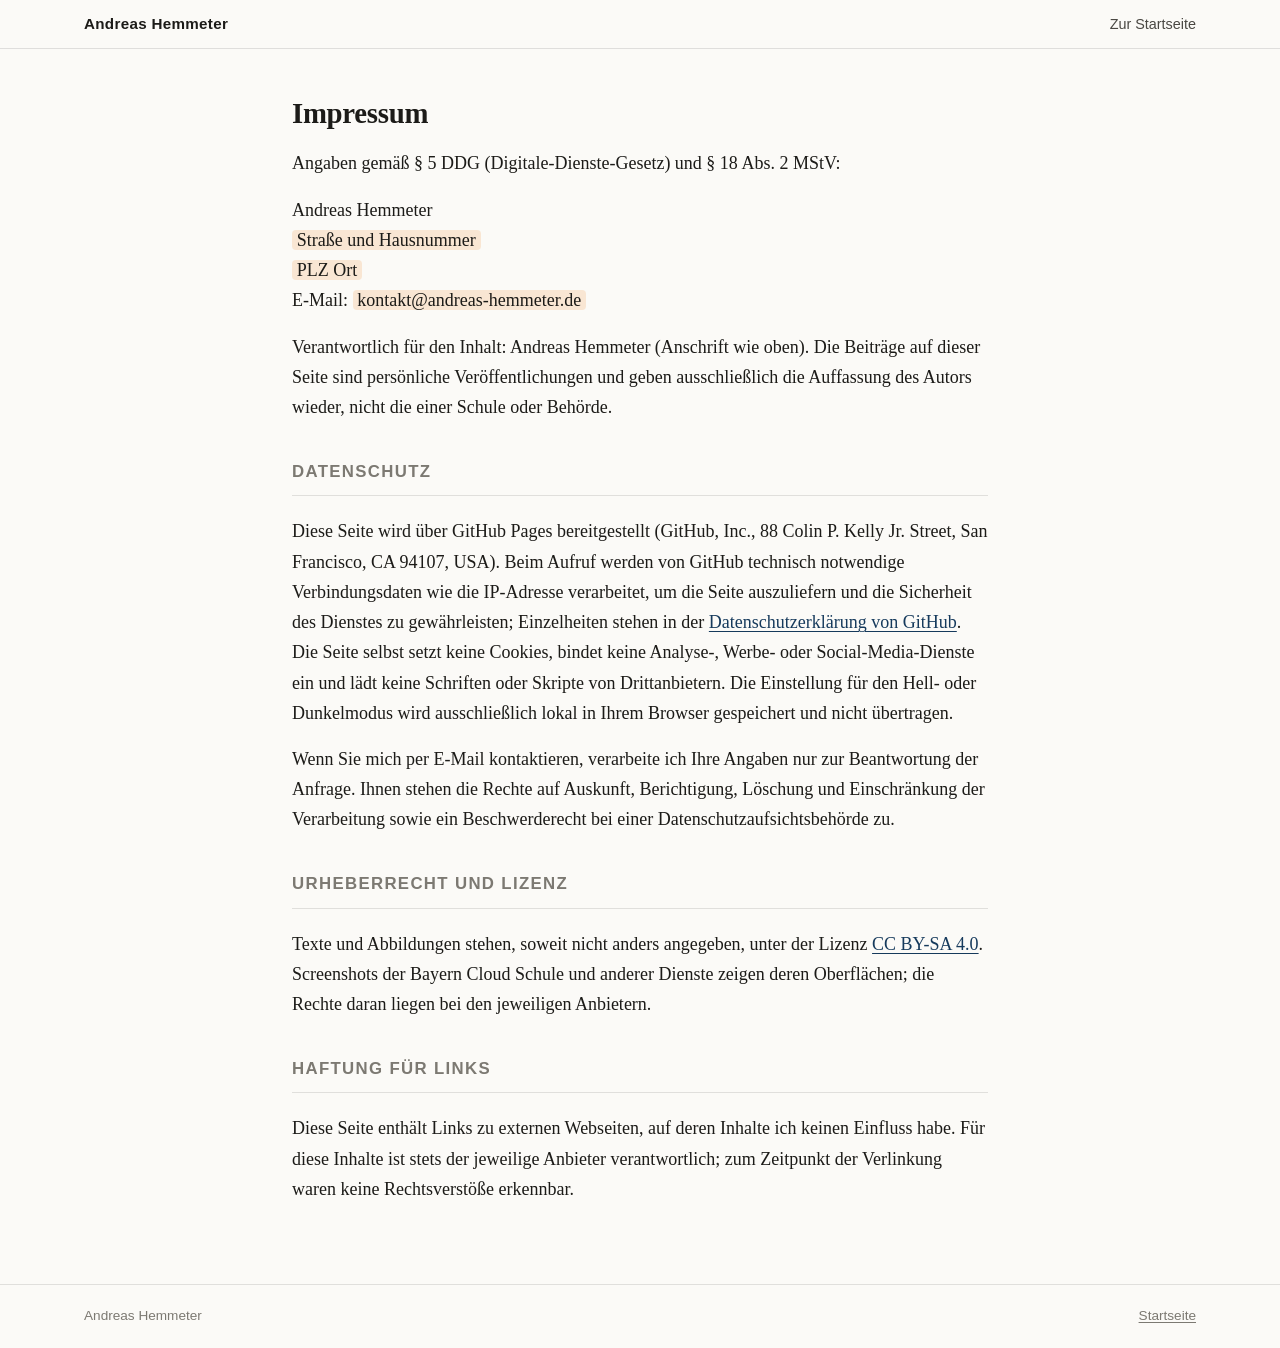
==== impressum.html @ acf64e16 "Add files via upload" ====
<!DOCTYPE html>
<html lang="de">
<head>
<meta charset="utf-8">
<meta name="viewport" content="width=device-width, initial-scale=1">
<title>Impressum & Datenschutz – Andreas Hemmeter</title>
<meta name="robots" content="noindex">
<meta name="color-scheme" content="light dark">
<link rel="stylesheet" href="stil.css">
</head>
<body>
<header class="kopf">
  <div class="kopf-inner">
    <a class="marke" href="./">Andreas Hemmeter</a>
    <nav class="kopf-nav" aria-label="Seite"><a href="./">Zur Startseite</a></nav>
  </div>
</header>

<main class="seite rechtlich">
  <h1>Impressum</h1>
  <p>Angaben gemäß § 5 DDG (Digitale-Dienste-Gesetz) und § 18 Abs. 2 MStV:</p>
  <address>
    Andreas Hemmeter<br>
    <span class="platzhalter">Straße und Hausnummer</span><br>
    <span class="platzhalter">PLZ Ort</span><br>
    E-Mail: <span class="platzhalter">kontakt@andreas-hemmeter.de</span>
  </address>
  <p>Verantwortlich für den Inhalt: Andreas Hemmeter (Anschrift wie oben). Die Beiträge auf dieser Seite sind persönliche Veröffentlichungen und geben ausschließlich die Auffassung des Autors wieder, nicht die einer Schule oder Behörde.</p>

  <h2>Datenschutz</h2>
  <p>Diese Seite wird über GitHub Pages bereitgestellt (GitHub, Inc., 88 Colin P. Kelly Jr. Street, San Francisco, CA 94107, USA). Beim Aufruf werden von GitHub technisch notwendige Verbindungsdaten wie die IP-Adresse verarbeitet, um die Seite auszuliefern und die Sicherheit des Dienstes zu gewährleisten; Einzelheiten stehen in der <a href="https://docs.github.com/de/site-policy/privacy-policies/github-general-privacy-statement" rel="noopener" target="_blank">Datenschutzerklärung von GitHub</a>. Die Seite selbst setzt keine Cookies, bindet keine Analyse-, Werbe- oder Social-Media-Dienste ein und lädt keine Schriften oder Skripte von Drittanbietern. Die Einstellung für den Hell- oder Dunkelmodus wird ausschließlich lokal in Ihrem Browser gespeichert und nicht übertragen.</p>
  <p>Wenn Sie mich per E-Mail kontaktieren, verarbeite ich Ihre Angaben nur zur Beantwortung der Anfrage. Ihnen stehen die Rechte auf Auskunft, Berichtigung, Löschung und Einschränkung der Verarbeitung sowie ein Beschwerderecht bei einer Datenschutzaufsichtsbehörde zu.</p>

  <h2>Urheberrecht und Lizenz</h2>
  <p>Texte und Abbildungen stehen, soweit nicht anders angegeben, unter der Lizenz <a href="https://creativecommons.org/licenses/by-sa/4.0/deed.de" rel="license noopener" target="_blank">CC BY-SA 4.0</a>. Screenshots der Bayern Cloud Schule und anderer Dienste zeigen deren Oberflächen; die Rechte daran liegen bei den jeweiligen Anbietern.</p>

  <h2>Haftung für Links</h2>
  <p>Diese Seite enthält Links zu externen Webseiten, auf deren Inhalte ich keinen Einfluss habe. Für diese Inhalte ist stets der jeweilige Anbieter verantwortlich; zum Zeitpunkt der Verlinkung waren keine Rechtsverstöße erkennbar.</p>
</main>

<footer class="fuss">
  <div class="fuss-inner">
    <span>Andreas Hemmeter</span>
    <span><a href="./">Startseite</a></span>
  </div>
</footer>
</body>
</html>
---- stil.css ----
/* ───────── andreas-hemmeter.de · Startseite ───────── */
:root {
  --bg: #fbfaf7; --bg-2: #f2efe8; --ink: #1c1b18; --ink-2: #4a4843; --ink-3: #7c7972;
  --line: rgba(28,27,24,0.12); --accent: #1f4e79; --accent-soft: rgba(31,78,121,0.09); --accent-ink: #163a5c;
  --card: #ffffff; --shadow: 0 1px 2px rgba(0,0,0,0.05), 0 8px 24px rgba(0,0,0,0.06);
  --serif: "Iowan Old Style", "Palatino Linotype", "Book Antiqua", Palatino, "Charter", "Georgia", serif;
  --sans: -apple-system, BlinkMacSystemFont, "Segoe UI", Roboto, "Helvetica Neue", Arial, sans-serif;
  --measure: 46rem;
}
:root[data-theme="dark"] {
  --bg: #16171a; --bg-2: #1e2024; --ink: #ebe8e1; --ink-2: #c3bfb6; --ink-3: #8c8981;
  --line: rgba(235,232,225,0.14); --accent: #8fb6de; --accent-soft: rgba(143,182,222,0.12); --accent-ink: #b7d2ee;
  --card: #1e2024; --shadow: 0 1px 2px rgba(0,0,0,0.4), 0 10px 30px rgba(0,0,0,0.45);
}
@media (prefers-color-scheme: dark) {
  :root:not([data-theme="light"]) {
    --bg: #16171a; --bg-2: #1e2024; --ink: #ebe8e1; --ink-2: #c3bfb6; --ink-3: #8c8981;
    --line: rgba(235,232,225,0.14); --accent: #8fb6de; --accent-soft: rgba(143,182,222,0.12); --accent-ink: #b7d2ee;
    --card: #1e2024; --shadow: 0 1px 2px rgba(0,0,0,0.4), 0 10px 30px rgba(0,0,0,0.45);
  }
}
* { box-sizing: border-box; }
html { scroll-behavior: smooth; -webkit-text-size-adjust: 100%; }
body { margin: 0; background: var(--bg); color: var(--ink); font-family: var(--serif); font-size: 1.125rem; line-height: 1.68; -webkit-font-smoothing: antialiased; min-height: 100vh; display: flex; flex-direction: column; }
a { color: var(--accent-ink); text-decoration-thickness: 1px; text-underline-offset: 0.14em; }
a:hover { color: var(--accent); }
button { font: inherit; }

.kopf { position: sticky; top: 0; z-index: 40; background: color-mix(in srgb, var(--bg) 88%, transparent); backdrop-filter: saturate(1.2) blur(10px); border-bottom: 1px solid var(--line); }
.kopf-inner { max-width: 72rem; margin: 0 auto; padding: 0.7rem 1.25rem; display: flex; align-items: center; justify-content: space-between; gap: 1rem; }
.marke { font-family: var(--sans); font-weight: 600; letter-spacing: 0.02em; text-decoration: none; color: var(--ink); font-size: 0.95rem; }
.kopf-nav { display: flex; align-items: center; gap: 1rem; font-family: var(--sans); font-size: 0.9rem; }
.kopf-nav a { text-decoration: none; color: var(--ink-2); }
.kopf-nav a:hover { color: var(--accent); }
.theme { background: none; border: 1px solid var(--line); border-radius: 999px; width: 34px; height: 34px; display: inline-flex; align-items: center; justify-content: center; color: var(--ink-2); cursor: pointer; }
.theme:hover { color: var(--accent); border-color: var(--accent); }

.seite { max-width: var(--measure); margin: 0 auto; padding: 0 1.25rem 4rem; width: 100%; flex: 1; }
.intro { margin: 3.5rem 0 3rem; }
.kicker { font-family: var(--sans); font-size: 0.82rem; letter-spacing: 0.08em; text-transform: uppercase; color: var(--ink-3); margin: 0 0 1rem; }
h1 { font-weight: 600; font-size: clamp(1.7rem, 3.4vw, 2.4rem); line-height: 1.18; letter-spacing: -0.01em; margin: 0 0 1.1rem; }
.untertitel { font-size: 1.2rem; line-height: 1.55; color: var(--ink-2); margin: 0; }
h2 { font-weight: 600; font-size: 1.05rem; font-family: var(--sans); letter-spacing: 0.08em; text-transform: uppercase; color: var(--ink-3); margin: 0 0 1.25rem; padding-bottom: 0.6rem; border-bottom: 1px solid var(--line); }

.beitrag { padding: 0.25rem 0 1.75rem; margin-bottom: 1.75rem; border-bottom: 1px solid var(--line); }
.beitrag:last-of-type { border-bottom: 0; }
.beitrag-meta { font-family: var(--sans); font-size: 0.85rem; color: var(--ink-3); display: flex; flex-wrap: wrap; gap: 0.5rem; margin: 0 0 0.5rem; }
.beitrag h3 { font-size: 1.5rem; line-height: 1.25; font-weight: 600; margin: 0 0 0.8rem; letter-spacing: -0.005em; }
.beitrag h3 a { text-decoration: none; color: var(--ink); }
.beitrag h3 a:hover { color: var(--accent); }
.beitrag p { margin: 0 0 0.8rem; color: var(--ink-2); }
.beitrag-link { font-family: var(--sans); font-size: 0.95rem; }
.beitrag-link a { text-decoration: none; font-weight: 600; }

.ueber { display: flex; gap: 1.1rem; align-items: flex-start; background: var(--bg-2); border-radius: 14px; padding: 1.4rem 1.5rem; margin-top: 3rem; font-size: 1rem; color: var(--ink-2); }
.ueber h2 { border: 0; padding: 0; margin: 0 0 0.5rem; }
.ueber p { margin: 0; }
.ueber-initialen { flex-shrink: 0; width: 3rem; height: 3rem; border-radius: 50%; background: var(--accent); color: #fff; font-family: var(--sans); font-weight: 700; display: flex; align-items: center; justify-content: center; letter-spacing: 0.04em; }

.fuss { border-top: 1px solid var(--line); font-family: var(--sans); font-size: 0.85rem; color: var(--ink-3); }
.fuss-inner { max-width: 72rem; margin: 0 auto; padding: 1.25rem; display: flex; justify-content: space-between; gap: 1rem; flex-wrap: wrap; }
.fuss a { color: inherit; }

/* Impressum-Seite */
.rechtlich h1 { font-size: 1.8rem; margin-top: 3rem; }
.rechtlich h2 { margin-top: 2.2rem; }
.rechtlich p, .rechtlich address { margin: 0 0 1rem; font-style: normal; }
.platzhalter { background: rgba(232,113,10,0.15); border-radius: 4px; padding: 0 0.3rem; }
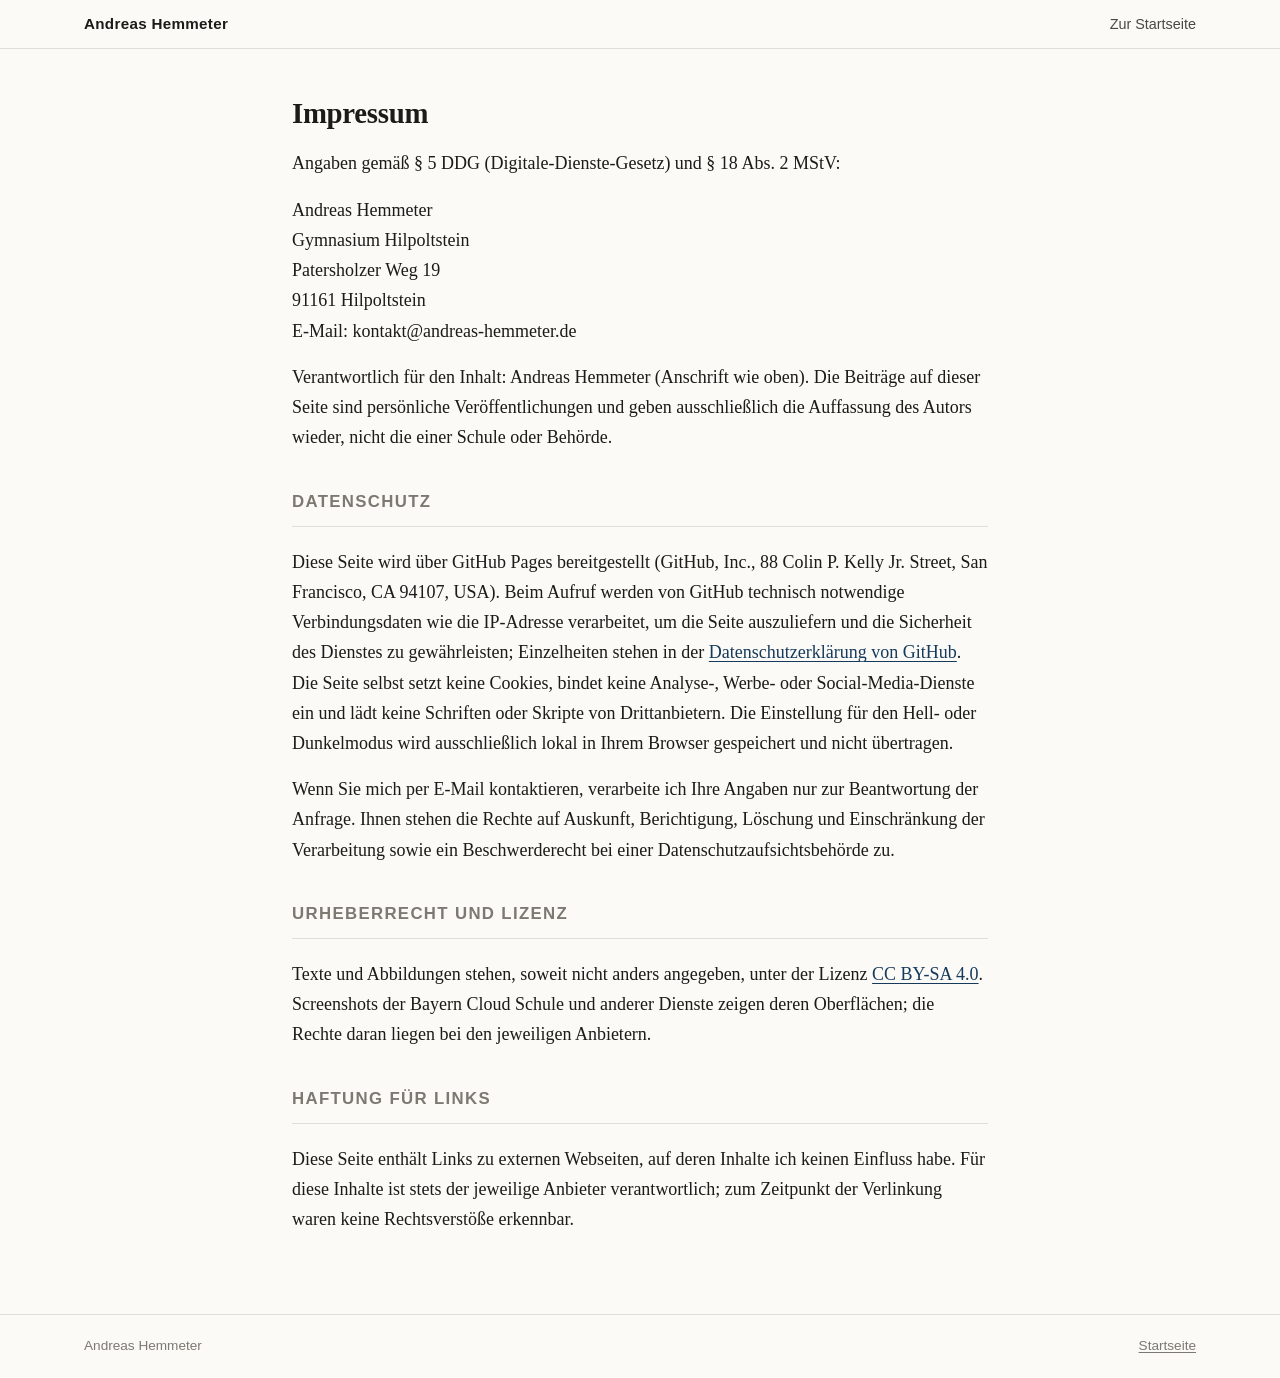
==== commit e2408cf4: "Update impressum.html" ====
--- a/impressum.html
+++ b/impressum.html
@@ -21,9 +21,10 @@
   <p>Angaben gemäß § 5 DDG (Digitale-Dienste-Gesetz) und § 18 Abs. 2 MStV:</p>
   <address>
     Andreas Hemmeter<br>
-    <span class="platzhalter">Straße und Hausnummer</span><br>
-    <span class="platzhalter">PLZ Ort</span><br>
-    E-Mail: <span class="platzhalter">kontakt@andreas-hemmeter.de</span>
+    Gymnasium Hilpoltstein<br>
+    Patersholzer Weg 19<br>
+    91161 Hilpoltstein<br>
+    E-Mail: kontakt@andreas-hemmeter.de
   </address>
   <p>Verantwortlich für den Inhalt: Andreas Hemmeter (Anschrift wie oben). Die Beiträge auf dieser Seite sind persönliche Veröffentlichungen und geben ausschließlich die Auffassung des Autors wieder, nicht die einer Schule oder Behörde.</p>
 
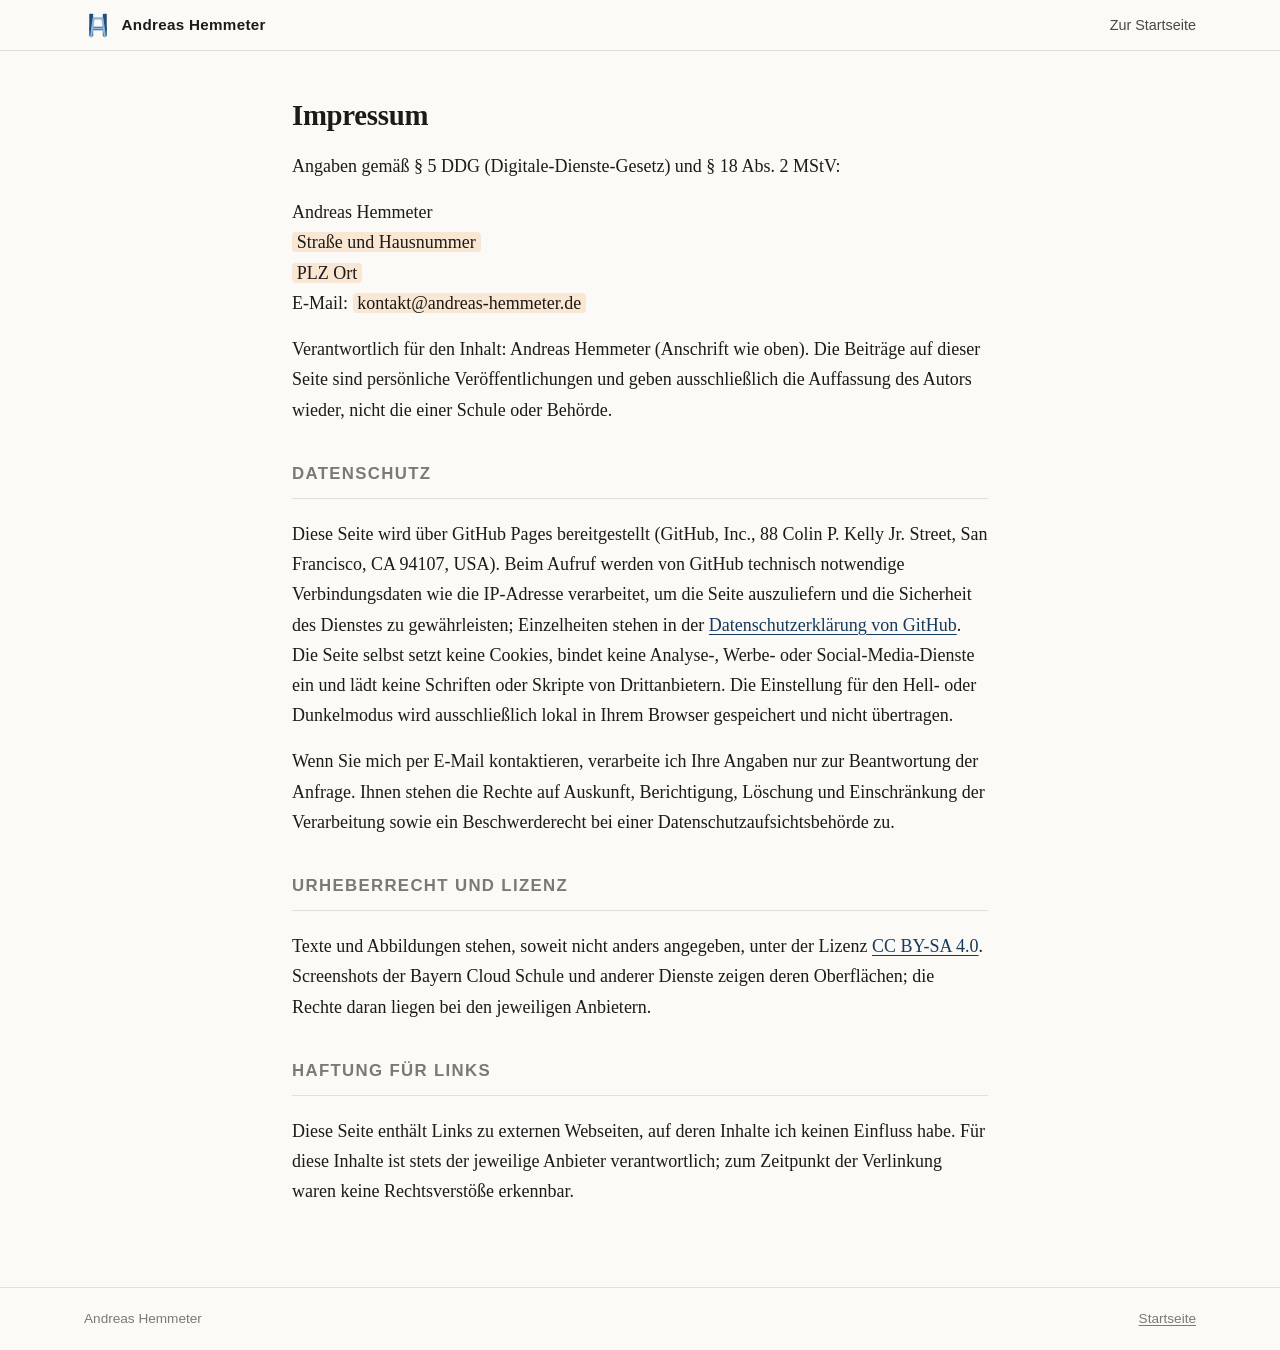
==== commit 168aa044: "Add files via upload" ====
--- a/impressum.html
+++ b/impressum.html
@@ -6,12 +6,15 @@
 <title>Impressum & Datenschutz – Andreas Hemmeter</title>
 <meta name="robots" content="noindex">
 <meta name="color-scheme" content="light dark">
+<link rel="icon" href="/favicon.svg" type="image/svg+xml">
+<link rel="icon" href="/favicon-32.png" sizes="32x32" type="image/png">
+<link rel="apple-touch-icon" href="/apple-touch-icon.png">
 <link rel="stylesheet" href="stil.css">
 </head>
 <body>
 <header class="kopf">
   <div class="kopf-inner">
-    <a class="marke" href="./">Andreas Hemmeter</a>
+    <a class="marke" href="./"><svg class="logo" viewBox="0 0 64 64" aria-hidden="true" focusable="false"><g class="h"><rect x="12" y="6" width="9" height="52" rx="2"/><rect x="43" y="6" width="9" height="52" rx="2"/><rect x="12" y="36" width="40" height="8" rx="2"/></g><g class="a" fill="none" stroke-width="5" stroke-linecap="round" stroke-linejoin="round"><path d="M16.5 58 L22 17 H42 L47.5 58"/><path d="M19 40 H45"/></g></svg><span>Andreas Hemmeter</span></a>
     <nav class="kopf-nav" aria-label="Seite"><a href="./">Zur Startseite</a></nav>
   </div>
 </header>
@@ -21,10 +24,9 @@
   <p>Angaben gemäß § 5 DDG (Digitale-Dienste-Gesetz) und § 18 Abs. 2 MStV:</p>
   <address>
     Andreas Hemmeter<br>
-    Gymnasium Hilpoltstein<br>
-    Patersholzer Weg 19<br>
-    91161 Hilpoltstein<br>
-    E-Mail: kontakt@andreas-hemmeter.de
+    <span class="platzhalter">Straße und Hausnummer</span><br>
+    <span class="platzhalter">PLZ Ort</span><br>
+    E-Mail: <span class="platzhalter">kontakt@andreas-hemmeter.de</span>
   </address>
   <p>Verantwortlich für den Inhalt: Andreas Hemmeter (Anschrift wie oben). Die Beiträge auf dieser Seite sind persönliche Veröffentlichungen und geben ausschließlich die Auffassung des Autors wieder, nicht die einer Schule oder Behörde.</p>
 
--- a/stil.css
+++ b/stil.css
@@ -66,3 +66,13 @@
 .rechtlich h2 { margin-top: 2.2rem; }
 .rechtlich p, .rechtlich address { margin: 0 0 1rem; font-style: normal; }
 .platzhalter { background: rgba(232,113,10,0.15); border-radius: 4px; padding: 0 0.3rem; }
+
+/* Logo */
+:root { --logo-a: #8fb6de; }
+:root[data-theme="dark"] { --logo-a: #1f4e79; }
+@media (prefers-color-scheme: dark) { :root:not([data-theme="light"]) { --logo-a: #1f4e79; } }
+.logo { width: 28px; height: 28px; display: block; flex-shrink: 0; }
+.logo .h { fill: var(--accent); } .logo .a { stroke: var(--logo-a); }
+.marke { display: inline-flex; align-items: center; gap: 0.6rem; }
+.logo-kachel { width: 3rem; height: 3rem; border-radius: 12px; background: var(--accent); display: flex; align-items: center; justify-content: center; flex-shrink: 0; }
+.logo-kachel .logo { width: 2.3rem; height: 2.3rem; } .logo-kachel .logo .h { fill: #fff; } .logo-kachel .logo .a { stroke: #8fb6de; }
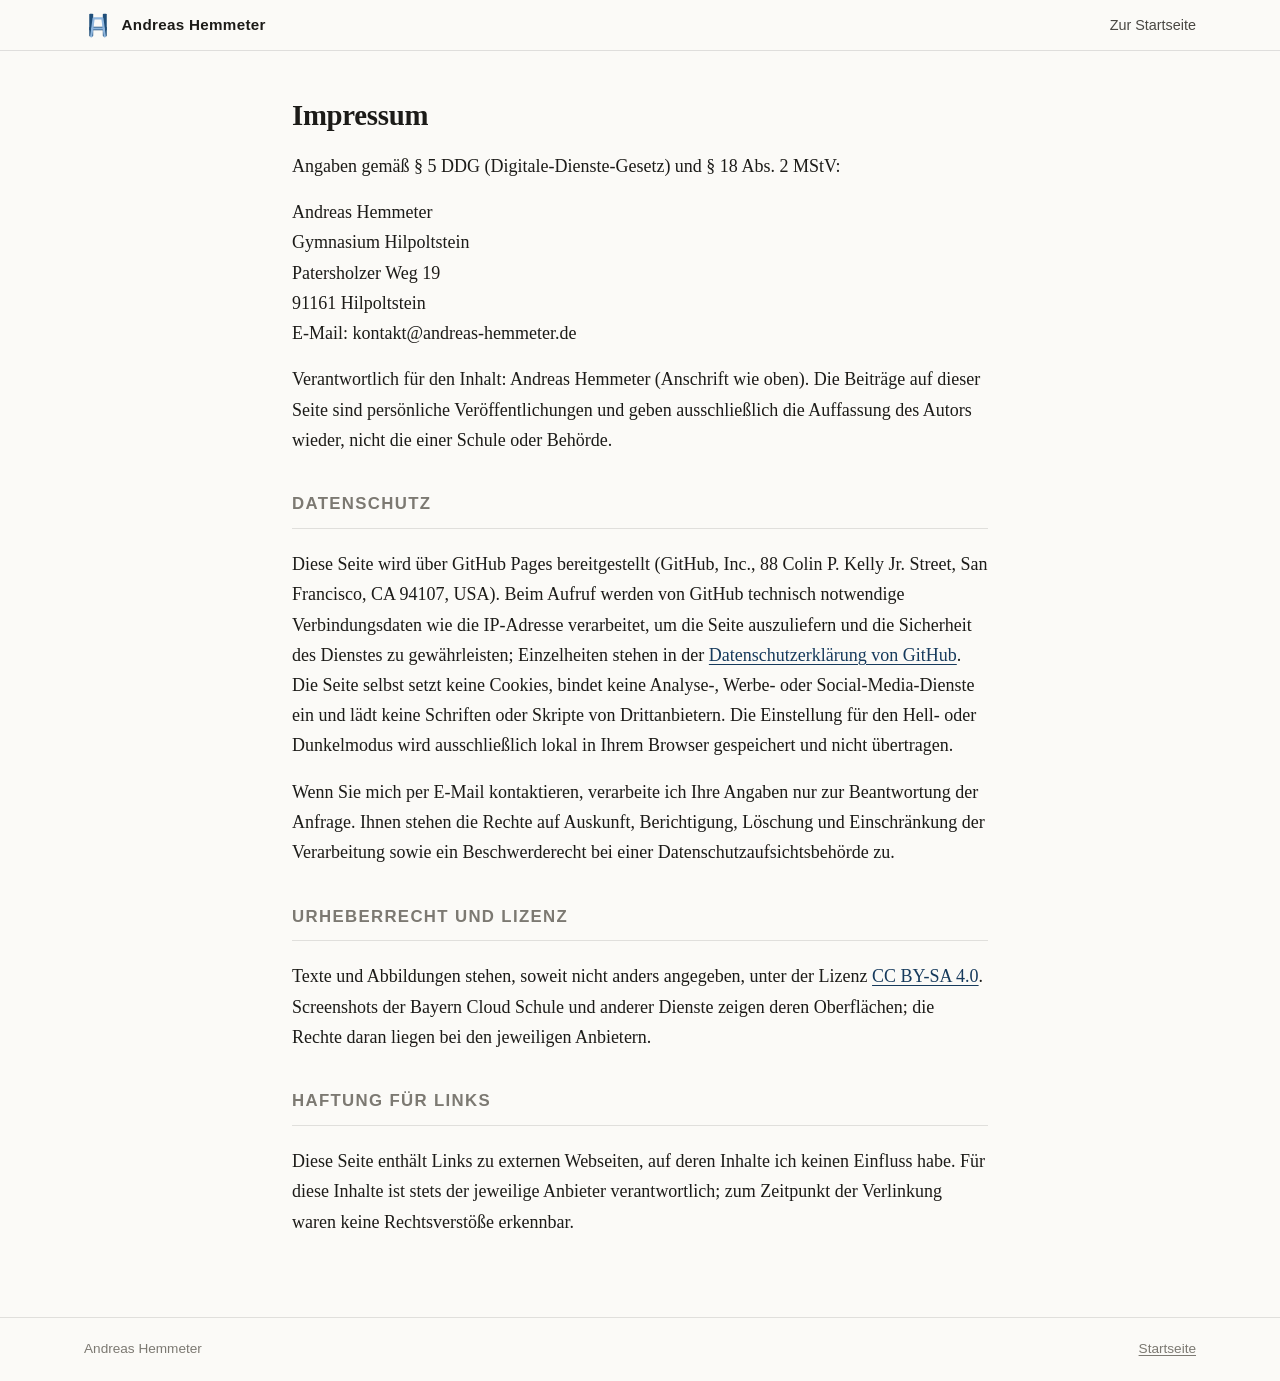
==== commit 65edd2a1: "Add files via upload" ====
--- a/impressum.html
+++ b/impressum.html
@@ -24,9 +24,10 @@
   <p>Angaben gemäß § 5 DDG (Digitale-Dienste-Gesetz) und § 18 Abs. 2 MStV:</p>
   <address>
     Andreas Hemmeter<br>
-    <span class="platzhalter">Straße und Hausnummer</span><br>
-    <span class="platzhalter">PLZ Ort</span><br>
-    E-Mail: <span class="platzhalter">kontakt@andreas-hemmeter.de</span>
+   Gymnasium Hilpoltstein<br>
+      Patersholzer Weg 19<br>
+    91161 Hilpoltstein<br>
+    E-Mail: kontakt@andreas-hemmeter.de
   </address>
   <p>Verantwortlich für den Inhalt: Andreas Hemmeter (Anschrift wie oben). Die Beiträge auf dieser Seite sind persönliche Veröffentlichungen und geben ausschließlich die Auffassung des Autors wieder, nicht die einer Schule oder Behörde.</p>
 
